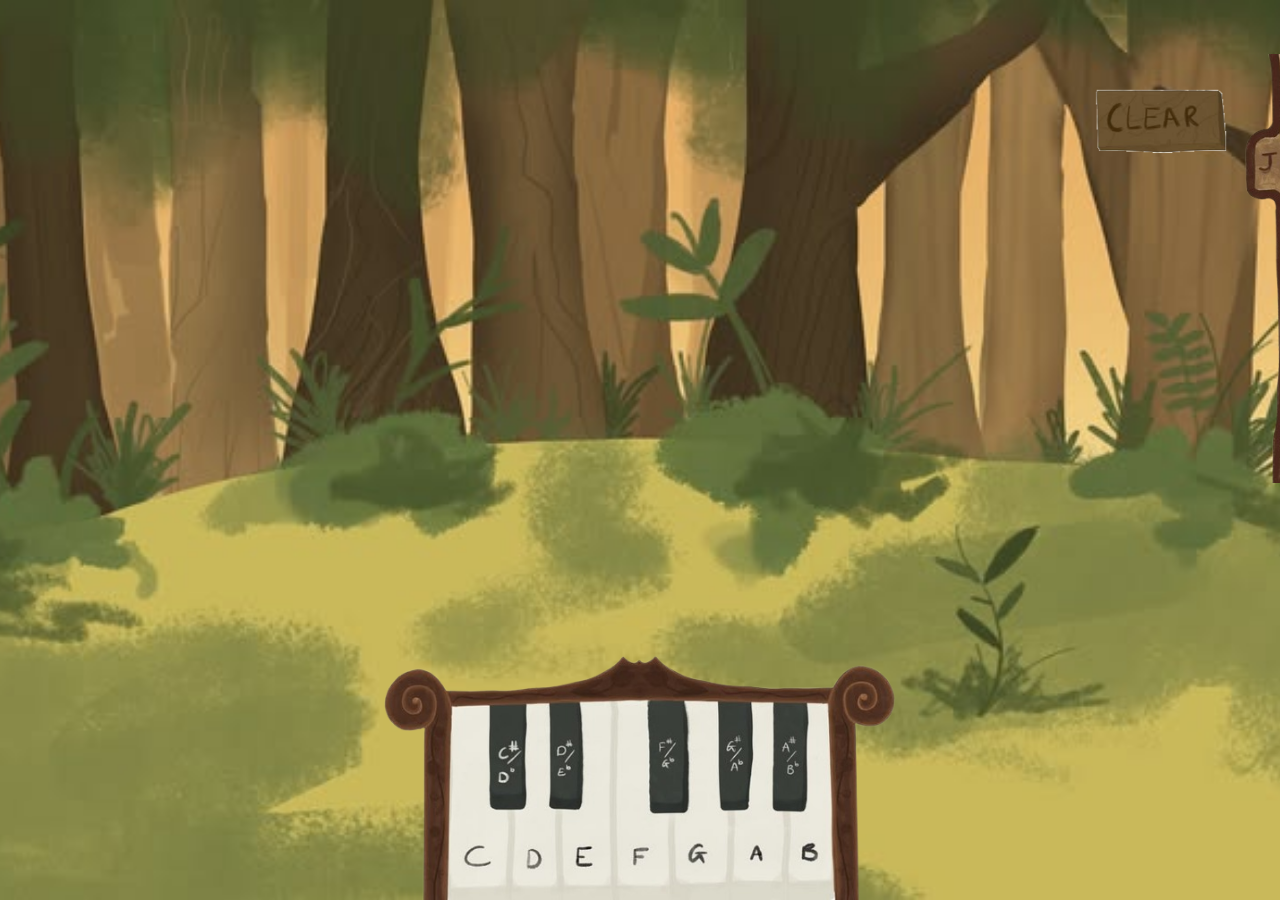
==== project1/index.html @ 07e35c02 "Add journal-top div to journal panel Added a journal-top div to the journal panel." ====
<!DOCTYPE html>
  <html>
    <head>
      <link href="css/piano.css" rel="stylesheet">
      <title>
        Melodic Meadows
      </title>
    </head>
    
    <body>
      <div class="clear-garden-btn">
        <img src="images/clear_button.png" class="clear-icon" alt="clear garden" />
      </div>
      <div class="garden-area"></div>
      <div class="piano-container">
        <img src="images/piano.png" class="piano-art">
      </div>

      <div class="chord-sprite sprite-hidden">
        <img src="" class="sprite-art" alt="" />
      </div>
      <div class="speech-container speech-hidden">
          <img src="" class="chord-speech-bubble" alt=""/>
          <span class="chord-speech-text"></span>
      </div>

      <div class = "journal-panel">
        <div class="journal-top">
        <div class="journal-tab-hit"></div>
        </div>
        <div class="journal-content">
          <button class="journal-close">x</button>
          <div class="journal-sections"></div>
        </div>
      </div>
      <script src="js/keys.js"></script>
    </body>
  </html>
---- project1/css/piano.css ----
body {
  background-image: url('../images/background.png');
  background-size: cover;
  background-position: center;
  background-repeat: no-repeat;
  background-attachment: fixed; 
  min-height: 100vh;
}
 
.piano-container {
  position: fixed;
  bottom: 0;
  left: 50%;
  transform: translateX(-50%);
  width: 40vw; 
  z-index: 10;
}

.garden-area {
  position: fixed;
  left: 20%;
  top: 19%;
  width: 55%;
  height: 53%;
  z-index: 5;
}

.hitbox {
  position: absolute;
  cursor: pointer;
}

.clear-garden-btn {
  position: fixed;
  left: 85.6%;
  top: 6.7%;
  width: 10.2%;
  height: 13.5%;
  z-index: 6;
  cursor: pointer;
}

.clear-icon {
  display: block;
  width: 100%;
  height: 100%;
  object-fit: contain;
  pointer-events: none;
}

.clear-garden-btn:hover {
  filter: brightness(1.15);
}

.piano-art,
.key-pressed-overlay {
  position: absolute;
  top: 0;
  left: 0;
  width: 100%;
  height: 100%;
  display: block;
  pointer-events: none;
}

.piano-art {
  position: relative; 
  pointer-events: auto;
}

.tulip {
  position: absolute;
  bottom: 0;
}

.tulip.growing {
  animation: grow-in 0.5s ease-out;
}

@keyframes grow-in {
  0% { transform: scale(0) translateY(20px); opacity: 0;}
  70% { transform: scale(1.1) translateY(-5px); opacity: 1;}
  100% { transform: scale(1) translateY(0); opacity: 1;}
}

.tulip.wilting {
  animation: wilt 0/8s ease-in forwards;
}

@keyframes wilt {
  0% { transform: scale(1) rotate(0deg); opacity: 1;}
  100% { transform: scale(0.6) translateY(14px) rotate(-15deg); opacity: 0;}
}

.chord-sprite {
  position: fixed;
  left: 2%;
  bottom: -5%;
  z-index: 12;
  display: flex;
  align-items: flex-end;
  gap: 8px;
}

.sprite-hidden {
  opacity: 0;
  pointer-events: none;
  transform: translateY(20px);
  transition: opacity 0.3s, transform 0.3s;
}

.sprite-appear {
  opacity: 1;
  transform: translateY(0);
  animation: sprite-bounce-in 0.4s ease-out;
}

@keyframes sprite-bounce-in {
  0% { transform: translateY(30px) scale(0.8); opacity: 0;}
  70% {transform: translateY(-5px) scale(1.05); opacity: 1;}
  100% {transform: translateY(0) scale(1); opacity: 1}
}

.chord-speech-wrapper {
  position: relative;
}

.chord-speech-bubble {
  display: block;
  width: 100%;
}

.speech-container {
  position: fixed;
  left: 12%;
  bottom: 5%;
  width: 40%;
  z-index: 15;
}

.chord-speech-text {
  position: absolute;
  inset: 0;
  display: flex;
  align-items: center;
  justify-content: center;
  padding: 12px;
  font-size: 20px;
  text-align: center;
  color: #3B2418;
}

.journal-panel {
  position: fixed;
  right: 0;
  top: 6vh;
  width: min(32vw, calc(85vh* 0.995));
  aspect-ratio: 488 / 511;
  background: url('../images/journal.png') center / 100% 100% no-repeat;
  z-index: 25;

  transform: translateX(90%);
  transition: transform 0.4s ease-out;
}

.journal-panel.journal-open {
  transform: translateX(0);
}

.journal-tab-hit {
  position: absolute;
  left: 1.5%;
  top: 16%;
  width: 8.5%;
  height: 19%;
  cursor: pointer;
}

.journal-content {
  position: absolute;
  top: 7%;
  bottom: 7%;
  left: 14%;
  right: 7%
  overflow-y: auto;
  color: #3B2418;
}

.journal-close {
  position: absolute;
  top: 0;
  right: 0;
  background: none;
  border: none;
  font-size: 22px;
  cursor: pointer;
  color: #3B2418;
}

.journal-user-def {
  width: 100%;
  min-height: 60px;
  background: rgba(245, 243, 234, 0.55);
  border: 1px solid regba(59, 36, 24, 0.4);
  font-family: inherit;
}
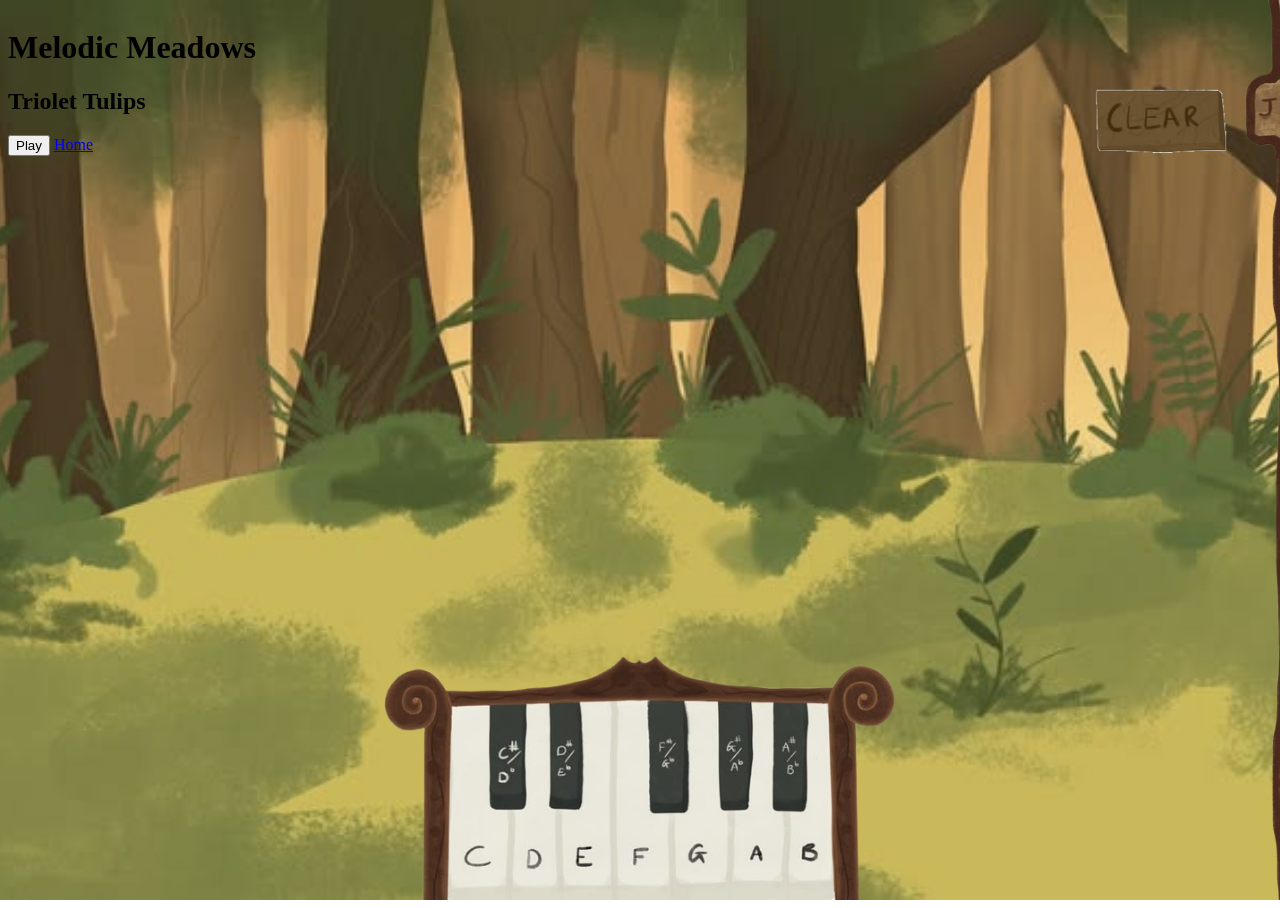
==== commit 277dbd08: "Add title screen with play and home buttons" ====
--- a/project1/index.html
+++ b/project1/index.html
@@ -8,6 +8,16 @@
     </head>
     
     <body>
+      <div class="title-screen">
+        <div class="title-box">
+          <h1 class="title-main">Melodic Meadows</h1>
+          <h2 class="title-sub">Triolet Tulips</h2>
+          <div class="title-buttons">
+            <button class="title-btn" id="play-btn">Play</button>
+            <a class="title-btn" href="../index.html">Home</a>
+          </div>
+        </div>
+      </div>
       <div class="clear-garden-btn">
         <img src="images/clear_button.png" class="clear-icon" alt="clear garden" />
       </div>
--- a/project1/css/piano.css
+++ b/project1/css/piano.css
@@ -1,3 +1,8 @@
+html, body {
+  overflow: hidden;
+  height: 100%;
+}
+
 body {
   background-image: url('../images/background.png');
   background-size: cover;
@@ -152,47 +157,56 @@
 
 .journal-panel {
   position: fixed;
+  top: 0;
   right: 0;
-  top: 6vh;
-  width: min(32vw, calc(85vh* 0.995));
-  aspect-ratio: 488 / 511;
-  background: url('../images/journal.png') center / 100% 100% no-repeat;
+  height: 100vh;
+  width: min(32vw, 520px);
+  background: url('../images/journal-mid (1).png') 0 0 / 100% auto repeat-y;
   z-index: 25;
-
   transform: translateX(90%);
-  transition: transform 0.4s ease-out;
+  transitionL: transfrom 0.4s ease-out;
 }
 
 .journal-panel.journal-open {
   transform: translateX(0);
 }
 
+.journal-top {
+  position: relative;
+  width: 100%;
+  aspect-ratio: 488 / 190;
+  background: url('../images/journal-top (2).png') 0 0 / 100% 100% no-repeat;
+}
+
 .journal-tab-hit {
   position: absolute;
-  left: 1.5%;
-  top: 16%;
-  width: 8.5%;
-  height: 19%;
+  left: 1%;
+  top: 43%;
+  width: 9%;
+  height: 50%;
   cursor: pointer;
 }
 
 .journal-content {
   position: absolute;
-  top: 7%;
-  bottom: 7%;
+  top: 6%;
+  bottom: 4%;
   left: 14%;
   right: 7%
   overflow-y: auto;
+  overscroll-behaviour: contain;
   color: #3B2418;
 }
 
 .journal-close {
-  position: absolute;
+  position: sticky;
   top: 0;
-  right: 0;
+  float: right;
+  z-index: 2;
   background: none;
   border: none;
-  font-size: 22px;
+  font-size: 26px;
+  line-height: 1;
   cursor: pointer;
   color: #3B2418;
 }
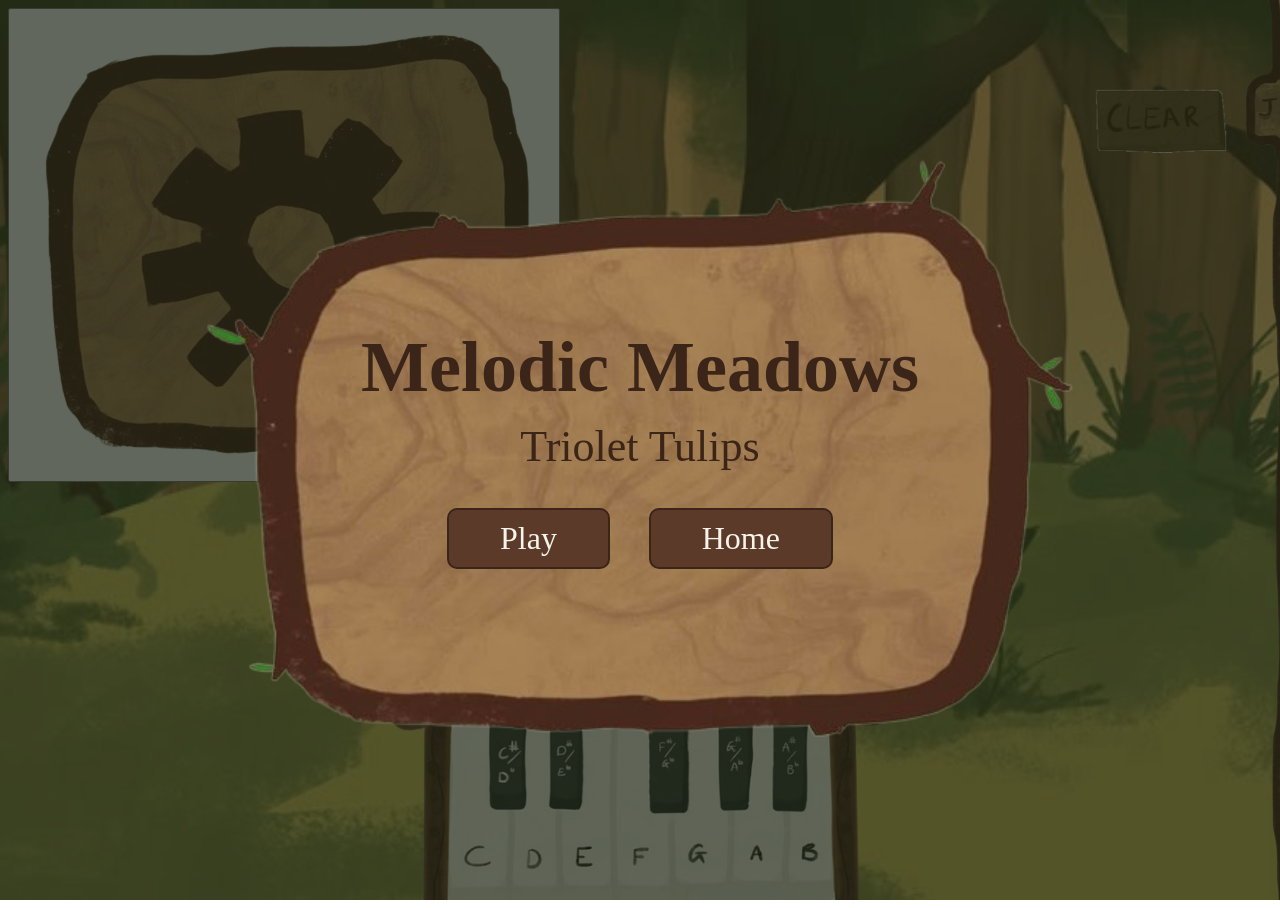
==== commit 2d5cf00a: "Add settings button and clear garden button" ====
--- a/project1/index.html
+++ b/project1/index.html
@@ -18,9 +18,14 @@
           </div>
         </div>
       </div>
+      
       <div class="clear-garden-btn">
         <img src="images/clear_button.png" class="clear-icon" alt="clear garden" />
       </div>
+      <button class="settings-btn" aria-label="Settings">
+        <img src="images/settings button.png" alt=""/>
+      </button>
+      
       <div class="garden-area"></div>
       <div class="piano-container">
         <img src="images/piano.png" class="piano-art">
--- a/project1/css/piano.css
+++ b/project1/css/piano.css
@@ -10,6 +10,71 @@
   background-repeat: no-repeat;
   background-attachment: fixed; 
   min-height: 100vh;
+}
+
+.title-screen {
+  position: fixed;
+  inset: 0;
+  z-index: 100;
+  display: flex;
+  align-items: center;
+  justify-content: center;
+  background: rgba(20, 30, 15, 0.65);
+  transition: opacity 0.5s ease;
+}
+
+.title-screen.title-hidden {
+  opacity: 0;
+  pointer-events: none;
+}
+
+.title-box {
+  width: min(70vw, 900px);
+  aspect-ratio: 16 / 10;
+  background: url('../images/homepage bg.png') center / 80% 80% no-repeat;
+  display: flex;
+  flex-direction: column;
+  align-items: center;
+  justify-content: center;
+  gap: 2vh;
+  padding: 8%;
+  color: #3B2418;
+}
+
+.title-main {
+  font-family: 'Caveat', cursive;
+  font-size: clamp(32px, 6vw, 72px);
+  margin: 0;
+  line-height: 1;
+}
+
+.title-sub {
+  font-family: 'Caveat', cursive;
+  font-size: clamp(22px, 3.5vw, 44px);
+  font-weight: 400;
+  margin: 0;
+}
+
+.title-buttons {
+  display: flex;
+  gap: 3vw;
+  margin-top: 2vh;
+}
+
+.title-btn {
+  font-family: 'Caveat', cursive;
+  font-size: clamp(20px, 2.6vw, 32px);
+  padding: 0.3em 1.6em;
+  background: #5B3A29;
+  color: #F5F3EA;
+  border: 2px solid #3B2418;
+  border-radius: 10px;
+  text-decoration: none;
+  cursor: pointer;
+}
+
+.title-btn:hover {
+  background: #8A5C3C;
 }
  
 .piano-container {
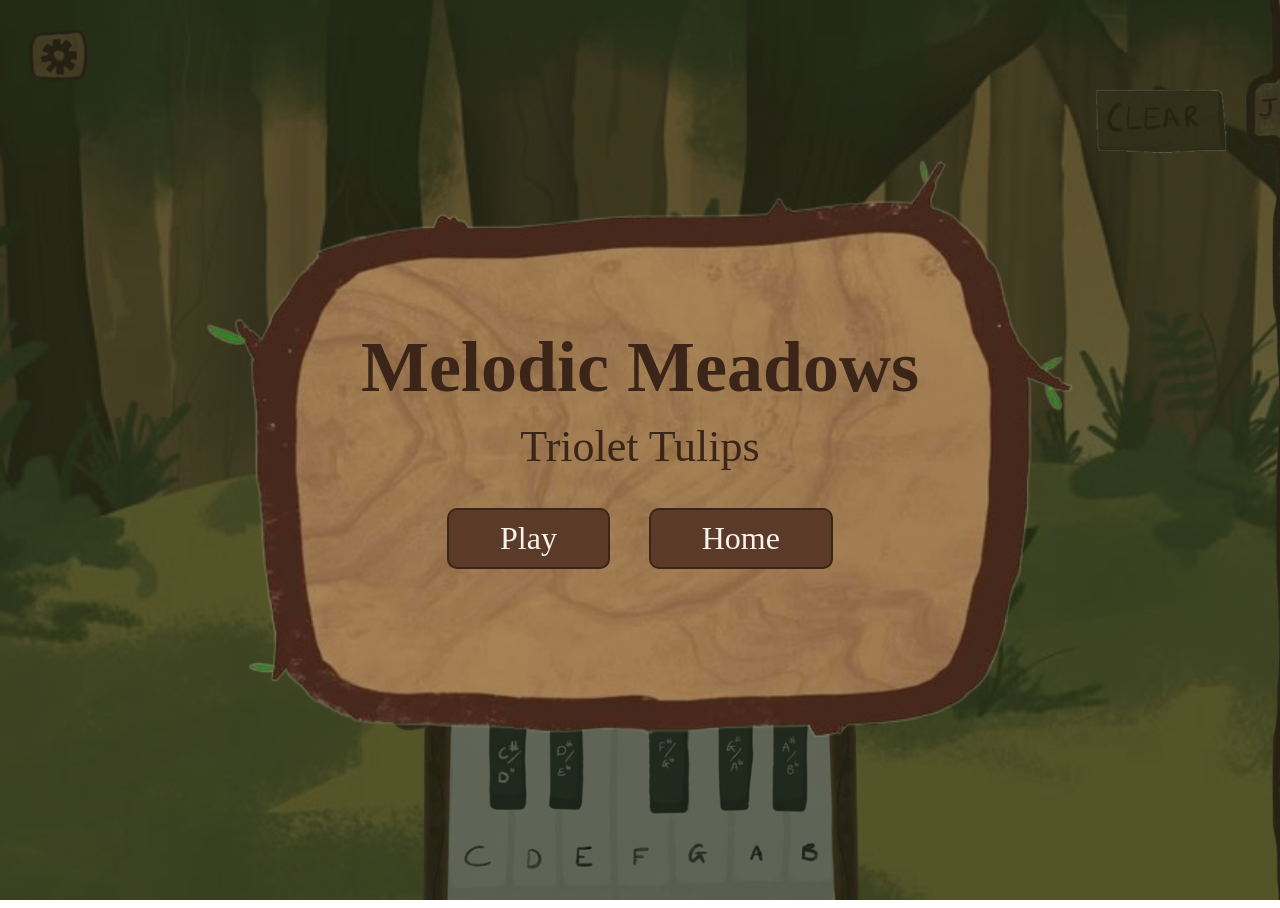
==== commit cfc28bfe: "Add Google Fonts preconnect and stylesheet links" ====
--- a/project1/index.html
+++ b/project1/index.html
@@ -5,6 +5,10 @@
       <title>
         Melodic Meadows
       </title>
+
+      <link rel="preconnect" href="https://fonts.googleapis.com">
+      <link rel="preconnect" href="https://fonts.gstatic.com" crossorigin>
+      <link href="https://fonts.googleapis.com/css2?family=Parisienne&display=swap" rel="stylesheet">
     </head>
     
     <body>
--- a/project1/css/piano.css
+++ b/project1/css/piano.css
@@ -122,6 +122,29 @@
   filter: brightness(1.15);
 }
 
+.settings-btn {
+  position: fixed;
+  left: 2%;
+  top: 3%;
+  width: 5vw;
+  min-width: 40px;
+  z-index: 30;
+  background: none;
+  border: none;
+  padding: 0;
+  cursor: pointer;
+}
+
+.settings-btn img {
+  display: block;
+  width: 100%;
+  height: auto;
+}
+
+.settings-btn:hover {
+  filter: brightness(1.15);
+}
+
 .piano-art,
 .key-pressed-overlay {
   position: absolute;
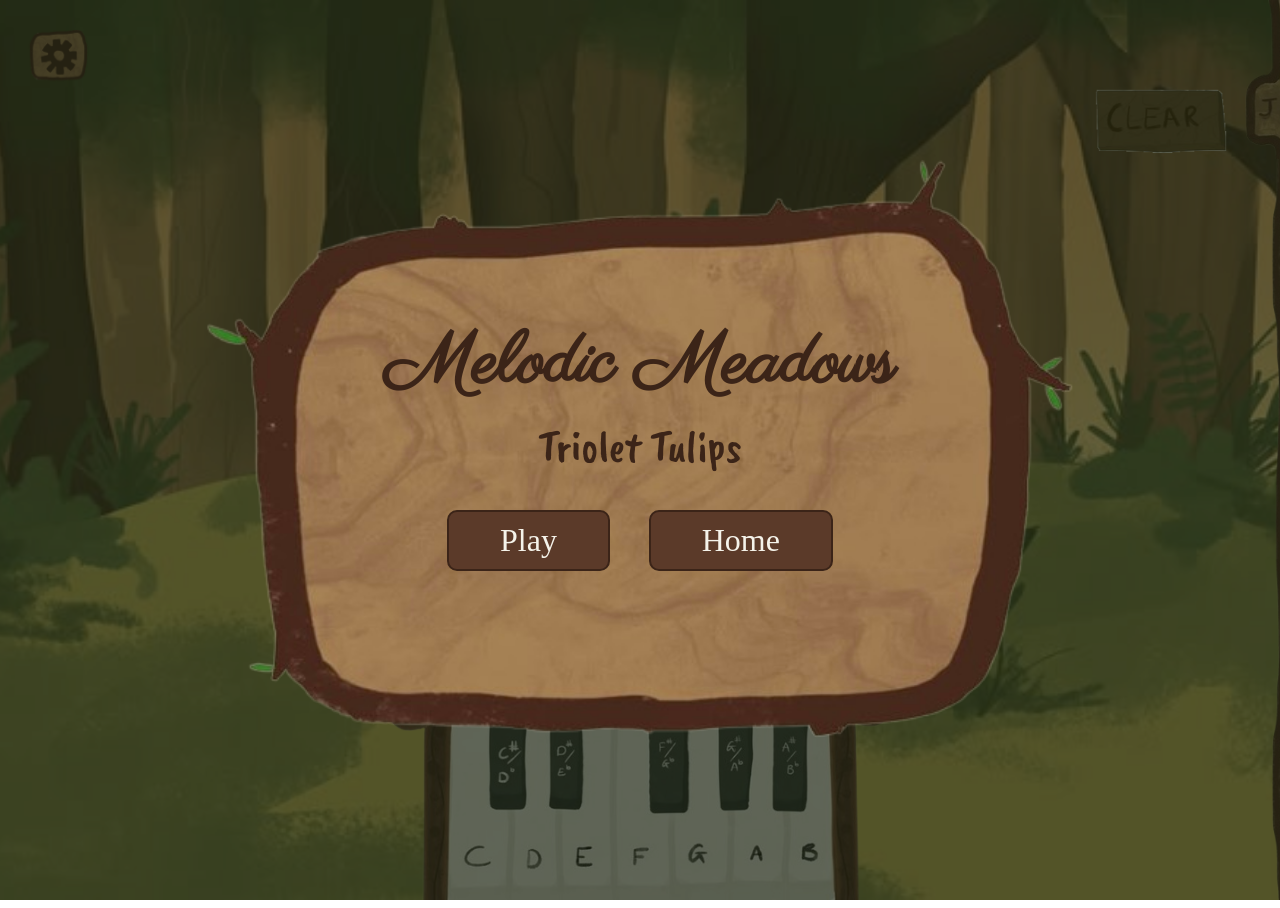
==== commit 5914c5c7: "Add Caveat Brush font to index.html" ====
--- a/project1/index.html
+++ b/project1/index.html
@@ -9,6 +9,7 @@
       <link rel="preconnect" href="https://fonts.googleapis.com">
       <link rel="preconnect" href="https://fonts.gstatic.com" crossorigin>
       <link href="https://fonts.googleapis.com/css2?family=Parisienne&display=swap" rel="stylesheet">
+      <link href="https://fonts.googleapis.com/css2?family=Caveat+Brush&display=swap" rel="stylesheet">
     </head>
     
     <body>
--- a/project1/css/piano.css
+++ b/project1/css/piano.css
@@ -42,14 +42,14 @@
 }
 
 .title-main {
-  font-family: 'Caveat', cursive;
+  font-family: "Parisienne", cursive;
   font-size: clamp(32px, 6vw, 72px);
   margin: 0;
   line-height: 1;
 }
 
 .title-sub {
-  font-family: 'Caveat', cursive;
+  font-family: "Caveat Brush", cursive;
   font-size: clamp(22px, 3.5vw, 44px);
   font-weight: 400;
   margin: 0;
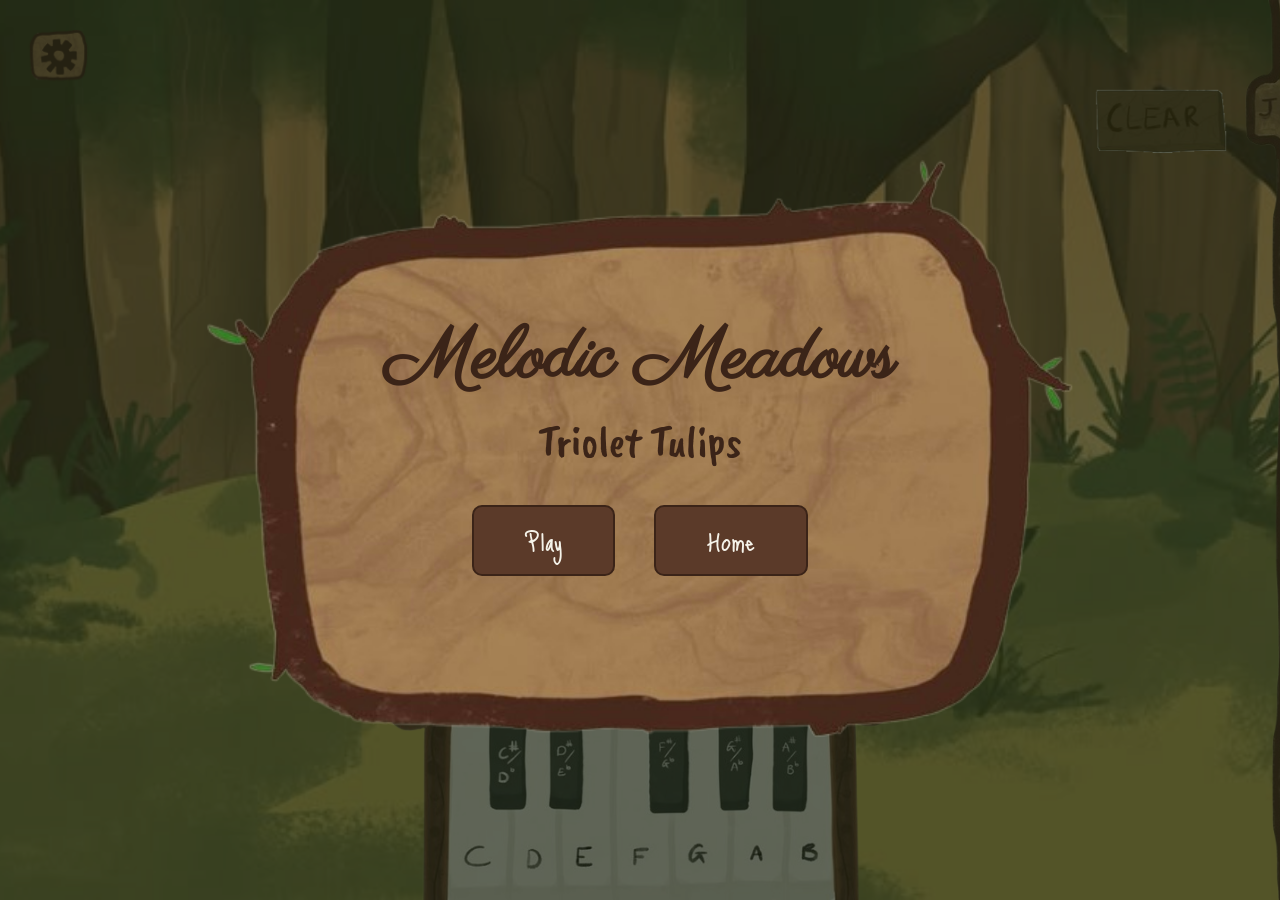
==== commit e3b3e0fb: "Add new font link to index.html Added a new font link for 'Just Me Again Down Here'." ====
--- a/project1/index.html
+++ b/project1/index.html
@@ -10,6 +10,7 @@
       <link rel="preconnect" href="https://fonts.gstatic.com" crossorigin>
       <link href="https://fonts.googleapis.com/css2?family=Parisienne&display=swap" rel="stylesheet">
       <link href="https://fonts.googleapis.com/css2?family=Caveat+Brush&display=swap" rel="stylesheet">
+      <link href="https://fonts.googleapis.com/css2?family=Just+Me+Again+Down+Here&display=swap" rel="stylesheet">
     </head>
     
     <body>
--- a/project1/css/piano.css
+++ b/project1/css/piano.css
@@ -62,7 +62,7 @@
 }
 
 .title-btn {
-  font-family: 'Caveat', cursive;
+  font-family: "Just Me Again Down Here", cursive;
   font-size: clamp(20px, 2.6vw, 32px);
   padding: 0.3em 1.6em;
   background: #5B3A29;
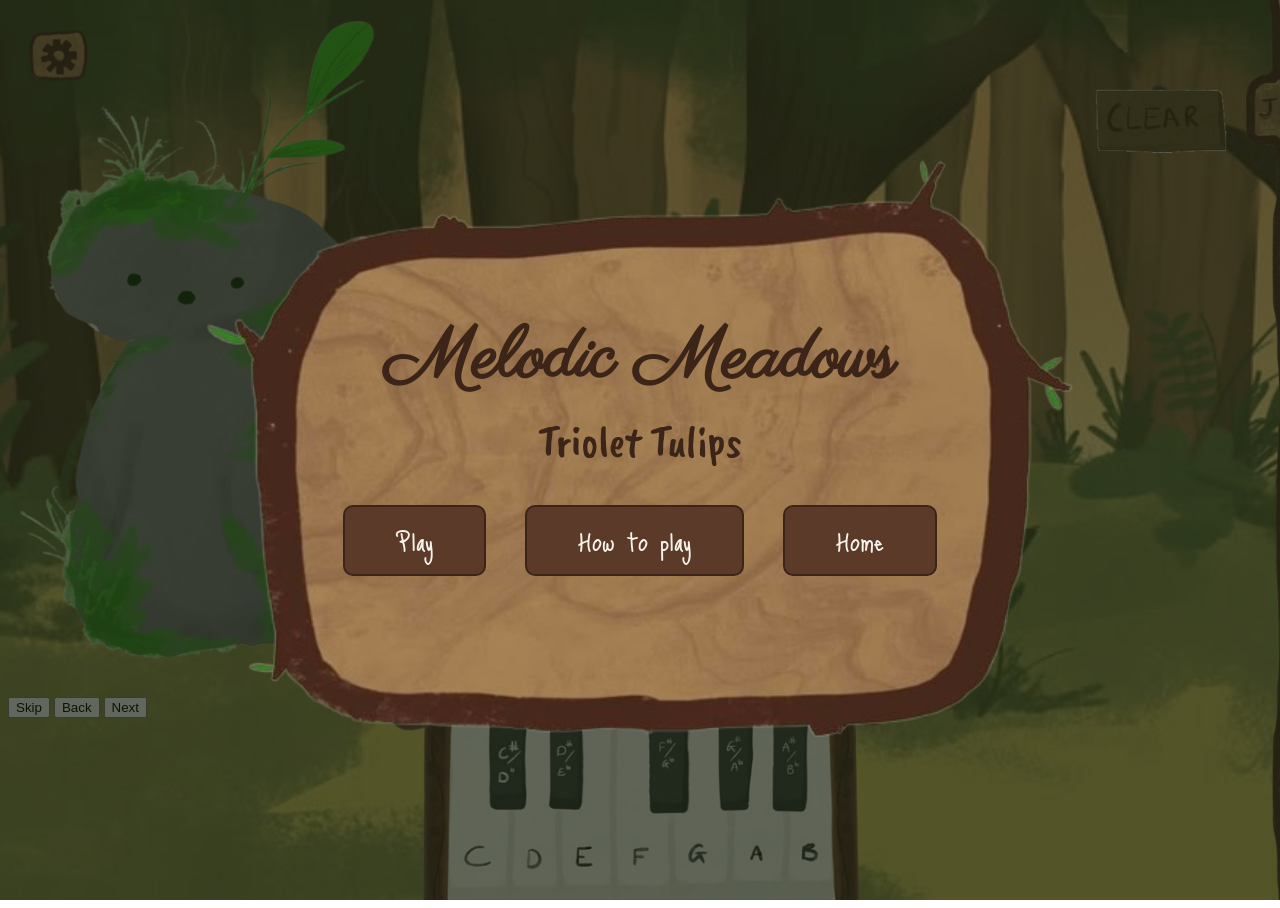
==== commit a901f5f4: "Add tutorial section to index.html Added tutorial section with navigation buttons." ====
--- a/project1/index.html
+++ b/project1/index.html
@@ -20,7 +20,25 @@
           <h2 class="title-sub">Triolet Tulips</h2>
           <div class="title-buttons">
             <button class="title-btn" id="play-btn">Play</button>
+            <button class="title-btn" id="tutorial-btn">How to play</button>
             <a class="title-btn" href="../index.html">Home</a>
+          </div>
+        </div>
+      </div>
+
+      <div class="tutorial tutorial-hidden">
+        <div class="tutorial-spotlight"></div>
+        <div class="tutorial-card">
+          <img class="tutorial-rockie" src="images/naturesprite_open.png" alt="Rockie" />
+          <div class="tutorial-body">
+            <p class="tutorial-step-count"></p>
+            <h3 class="tutorial-title"></h3>
+            <p class="tutorial-text"></p>
+          </div>
+          <div class="tutorial-nav">
+            <button class="tutorial-skip">Skip</button>
+            <button class="tutorial-back">Back</button>
+            <button class="tutorial-next">Next</button>
           </div>
         </div>
       </div>
--- a/project1/css/piano.css
+++ b/project1/css/piano.css
@@ -216,18 +216,21 @@
 
 .chord-speech-wrapper {
   position: relative;
+  width: 100%;
 }
 
 .chord-speech-bubble {
   display: block;
   width: 100%;
+  max-width: 100%;
+  height: auto;
 }
 
 .speech-container {
   position: fixed;
   left: 12%;
   bottom: 5%;
-  width: 40%;
+  width: min(40vw, 520px);
   z-index: 15;
 }
 
@@ -237,10 +240,16 @@
   display: flex;
   align-items: center;
   justify-content: center;
-  padding: 12px;
-  font-size: 20px;
+  padding: clamp(10px, 1.8vw, 18px);
+  font-family: "Caveat Brush", cursive;
+  font-size: clamp(14px, 1.6vw, 19px);
+  line-height: 1.15;
+  letter-spacing: 0.02em;
   text-align: center;
   color: #3B2418;
+  overflow-wrap: anywhere;
+  word-break: break-word;
+  hyphens: auto;
 }
 
 .journal-panel {
@@ -251,8 +260,9 @@
   width: min(32vw, 520px);
   background: url('../images/journal-mid (1).png') 0 0 / 100% auto repeat-y;
   z-index: 25;
+  overflow: hidden;
   transform: translateX(90%);
-  transitionL: transfrom 0.4s ease-out;
+  transition: transform 0.4s ease-out;
 }
 
 .journal-panel.journal-open {
@@ -280,9 +290,12 @@
   top: 6%;
   bottom: 4%;
   left: 14%;
-  right: 7%
+  right: 0;
   overflow-y: auto;
-  overscroll-behaviour: contain;
+  overflow-x: hidden;
+  overscroll-behavior: contain;
+  -webkit-overflow-scrolling: touch;
+  font-family: "Caveat Brush", cursive;
   color: #3B2418;
 }
 
@@ -302,7 +315,13 @@
 .journal-user-def {
   width: 100%;
   min-height: 60px;
-  background: rgba(245, 243, 234, 0.55);
-  border: 1px solid regba(59, 36, 24, 0.4);
-  font-family: inherit;
-}
+  padding: 10px 12px;
+  box-sizing: border-box;
+  background: rgba(196, 176, 148, 0.18);
+  border: 1px solid rgba(59, 36, 24, 0.25);
+  color: #2A180F;
+  font-family: "Just Me Again Down Here", cursive;
+  font-size: 1.1rem;
+  line-height: 1.3;
+  text-shadow: 0 0 1px rgba(59, 36, 24, 0.15);
+}
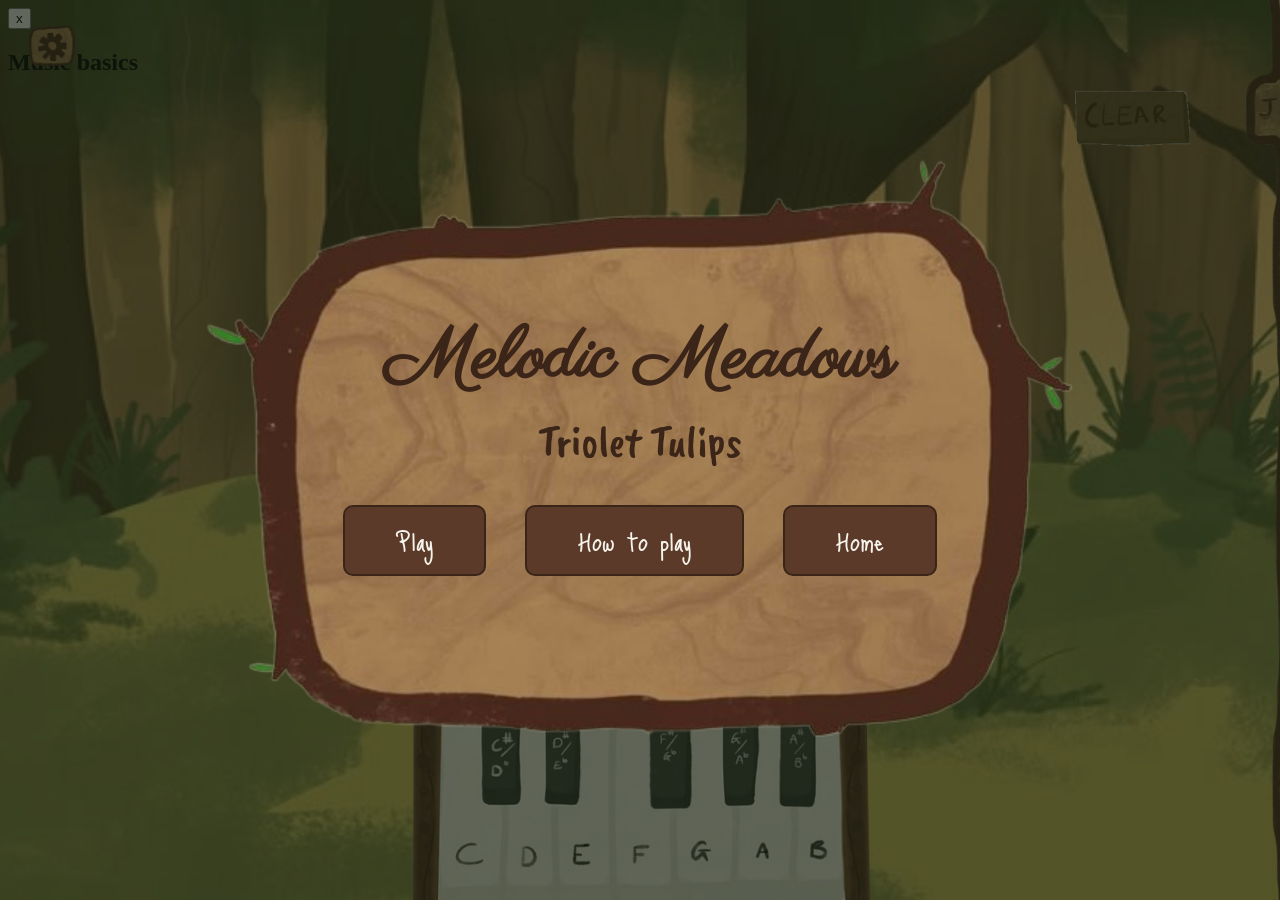
==== commit 96e67471: "Add basics panel section to index.html" ====
--- a/project1/index.html
+++ b/project1/index.html
@@ -72,6 +72,14 @@
           <div class="journal-sections"></div>
         </div>
       </div>
+      <div class="basics-panel">
+        <div class="basics-top"><div class="basics-tab-hit"></div></div>
+        <div class="basics-content">
+          <button class="basics-close">x</button>
+          <h2>Music basics</h2>
+          <div class="basics-entries"></div>
+        </div>
+      </div>
       <script src="js/keys.js"></script>
     </body>
   </html>
--- a/project1/css/piano.css
+++ b/project1/css/piano.css
@@ -4,12 +4,14 @@
 }
 
 body {
-  background-image: url('../images/background.png');
+  background-image: url("../images/background.png");
   background-size: cover;
   background-position: center;
   background-repeat: no-repeat;
   background-attachment: fixed; 
   min-height: 100vh;
+  position: relative;
+  overflow: hidden;
 }
 
 .title-screen {
@@ -31,7 +33,7 @@
 .title-box {
   width: min(70vw, 900px);
   aspect-ratio: 16 / 10;
-  background: url('../images/homepage bg.png') center / 80% 80% no-repeat;
+  background: url("../images/homepage bg.png") center / 80% 80% no-repeat;
   display: flex;
   flex-direction: column;
   align-items: center;
@@ -76,14 +78,167 @@
 .title-btn:hover {
   background: #8A5C3C;
 }
+
+.tutorial {
+  position: fixed;
+  inset: 0;
+  z-index: 110;
+}
+
+.tutorial-hidden {
+  display: none;
+}
+
+.tutorial.no-anim * {
+  transition: none !important;
+}
+
+.tutorial-spotlight {
+  position: fixed;
+  border: 3px solid #A8CC8F;
+  border-radius: 12px;
+  box-shadow: 0 0 0 100vmax rgba(15, 25, 10, 0.6);
+  pointer-events: none;
+  transition: left 0.35s ease, top 0.35s ease, width 0.35s ease, height 0.35s ease;
+}
+
+.tutorial-card {
+  position: fixed;
+  width: min(30vw, 440px);
+  min-width: 240px;
+  box-sizing: border-box;
+  display: flex;
+  flex-wrap: wrap;
+  gap: 12px;
+  align-items: flex-start;
+  background: #DDEBD0;
+  border: 3px solid #8FAE7A;
+  border-radius: 16px;
+  padding: 14px 16px;
+  color: #2F4A2B;
+  font-family: "Caveat Brush", cursive;
+  box-shadow: 0 4px 14px rgba(0, 0, 0, 0.25);
+  transition: left 0.35s ease, top 0.35s ease;
+}
+
+.tutorial-rockie {
+  width: clamp(60px, 6vw, 100px);
+  height: auto;
+  flex-shrink: 0;
+}
+
+.tutorial-body {
+  flex: 1;
+  min-width: 0;
+  max-height: calc(100vh - 80px);
+  overflow-y: auto;
+}
+
+.tutorial-step-count {
+  margin: 0;
+  font-size: 16px;
+  opacity: 0.7;
+}
+
+.tutorial-title {
+  margin: 0 0 4px; 
+  font-size: 28px;
+  line-height: 1.1;
+}
+
+.tutorial-text {
+  margin: 0;
+  font-size: 21px;
+  line-height: 1.25;
+}
+
+.tutorial-nav {
+  flex: 1 1 100%;
+  display: flex;
+  gap: 8px;
+  justify-content: flex-end;
+}
+
+.tutorial-nav button {
+  font-family: "Just Me Again Down Here", cursive;
+  font-size: 20px;
+  padding: 0.1em 0.9em;
+  background: #5B3A29;
+  color: #F5F3EA;
+  border: 2px solid #3B2418;
+  border-radius: 8px;
+  cursor: pointer;
+}
+
+.tutorial-nav button:hover {
+  background: #8A5C3C;
+}
+
+.tutorial-nav button:disabled {
+  opacity: 0.4;
+  cursor: default;
+}
+
+.tutorial-nav .tutorial-skip {
+  background: none;
+  color: #2F4A2B;
+  border-color: transparent;
+  text-decoration: underline;
+  margin-right: auto;
+}
+
+.tutorial-card::after {
+  content: '';
+  position: absolute;
+  border: 12px solid transparent;
+}
+
+.tutorial-card[data-side="above"]::after {
+  top: 100%;
+  left: var(--arrow);
+  margin-left: -12px;
+  border-top-color: #8FAE7A;
+}
+
+.tutorial-card[data-side="below"]::after {
+  bottom: 100%;
+  left: var(--arrow);
+  margin-left: -12px;
+  border-top-color: #8FAE7A;
+}
+
+.tutorial-card[data-side="left"]::after {
+  left: 100%;
+  top: var(--arrow);
+  margin-top: -12px;
+  border-top-color: #8FAE7A;
+}
+
+.tutorial-card[data-side="right"]::after {
+  right: 100%;
+  top: var(--arrow);
+  margin-top: -12px;
+  border-top-color: #8FAE7A;
+}
+
+@media (max-width: 1100px), (max-height: 700px) {
+  .tutorial-rockie { width: 48px; }
+  .tutorial-title { font-size: 22px; }
+  .tutorial-text { font-size: 18px; }
+  .tutorial-nav button { font-size: 17px; }
+}
  
 .piano-container {
   position: fixed;
   bottom: 0;
   left: 50%;
   transform: translateX(-50%);
-  width: 40vw; 
+  width: min(42vw, 760px); 
+  max-width: 760px;
   z-index: 10;
+  display: flex;
+  justify-content: center;
+  align-items: flex-end;
 }
 
 .garden-area {
@@ -102,12 +257,18 @@
 
 .clear-garden-btn {
   position: fixed;
-  left: 85.6%;
-  top: 6.7%;
-  width: 10.2%;
-  height: 13.5%;
+  right: 7vw;
+  top: 5.5vh;
+  width: clamp(72px, 9vw, 140px);
+  aspect-ratio: 1 / 1.2;
   z-index: 6;
   cursor: pointer;
+  display: flex;
+  align-items: center;
+  justify-content: center;
+  background: transparent;
+  border: none;
+  padding: 0;
 }
 
 .clear-icon {
@@ -124,21 +285,25 @@
 
 .settings-btn {
   position: fixed;
-  left: 2%;
-  top: 3%;
-  width: 5vw;
-  min-width: 40px;
+  left: 2vw;
+  top: 2.2vh;
+  width: clamp(40px, 4vw, 72px);
+  aspect-ratio: 1;
   z-index: 30;
-  background: none;
+  background: transparent;
   border: none;
   padding: 0;
   cursor: pointer;
+  display: flex;
+  align-items: center;
+  justify-content: center;
 }
 
 .settings-btn img {
   display: block;
   width: 100%;
   height: auto;
+  max-width: 72px;
 }
 
 .settings-btn:hover {
@@ -157,6 +322,8 @@
 }
 
 .piano-art {
+  display: block;
+  width: 100%;
   position: relative; 
   pointer-events: auto;
 }
@@ -177,7 +344,7 @@
 }
 
 .tulip.wilting {
-  animation: wilt 0/8s ease-in forwards;
+  animation: wilt 0.8s ease-in forwards;
 }
 
 @keyframes wilt {
@@ -258,7 +425,7 @@
   right: 0;
   height: 100vh;
   width: min(32vw, 520px);
-  background: url('../images/journal-mid (1).png') 0 0 / 100% auto repeat-y;
+  background: url("../images/journal-mid (1).png") 0 0 / 100% auto repeat-y;
   z-index: 25;
   overflow: hidden;
   transform: translateX(90%);
@@ -273,7 +440,7 @@
   position: relative;
   width: 100%;
   aspect-ratio: 488 / 190;
-  background: url('../images/journal-top (2).png') 0 0 / 100% 100% no-repeat;
+  background: url("../images/journal-top (2).png") 0 0 / 100% 100% no-repeat;
 }
 
 .journal-tab-hit {
